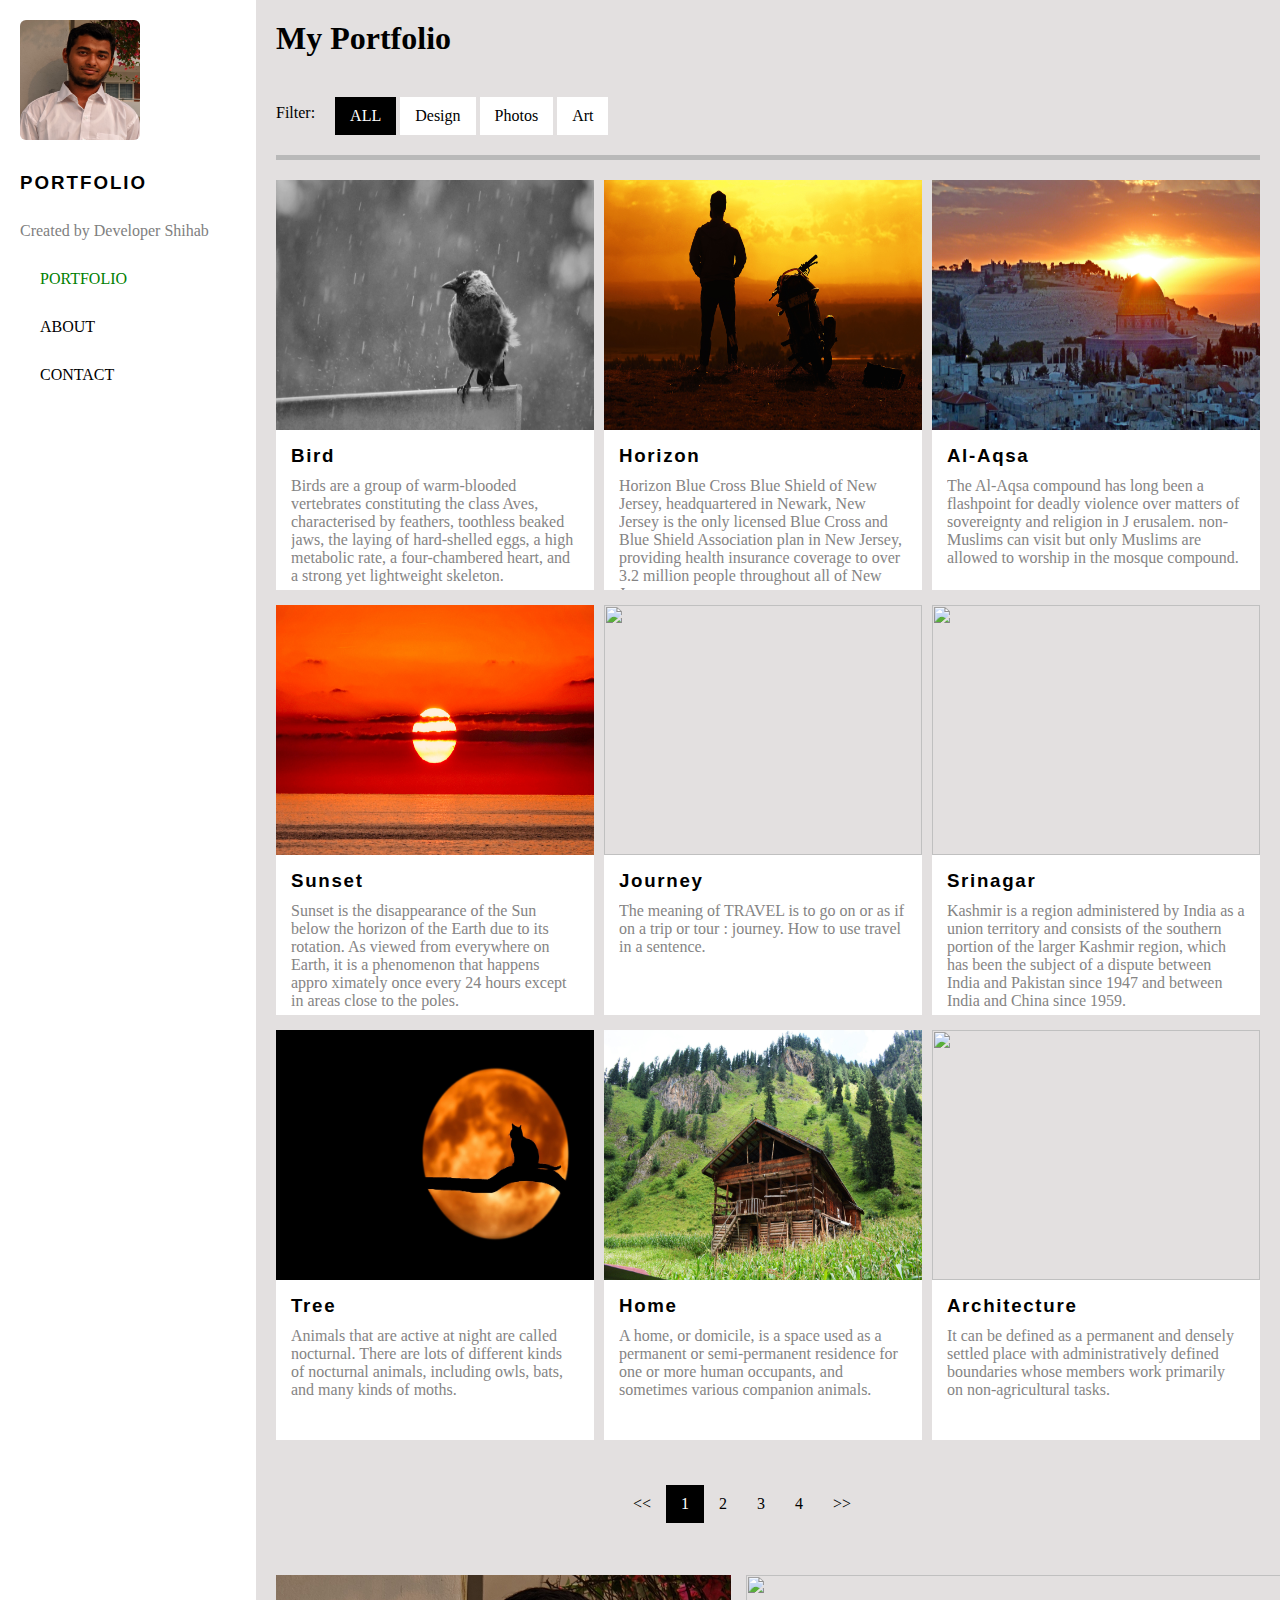
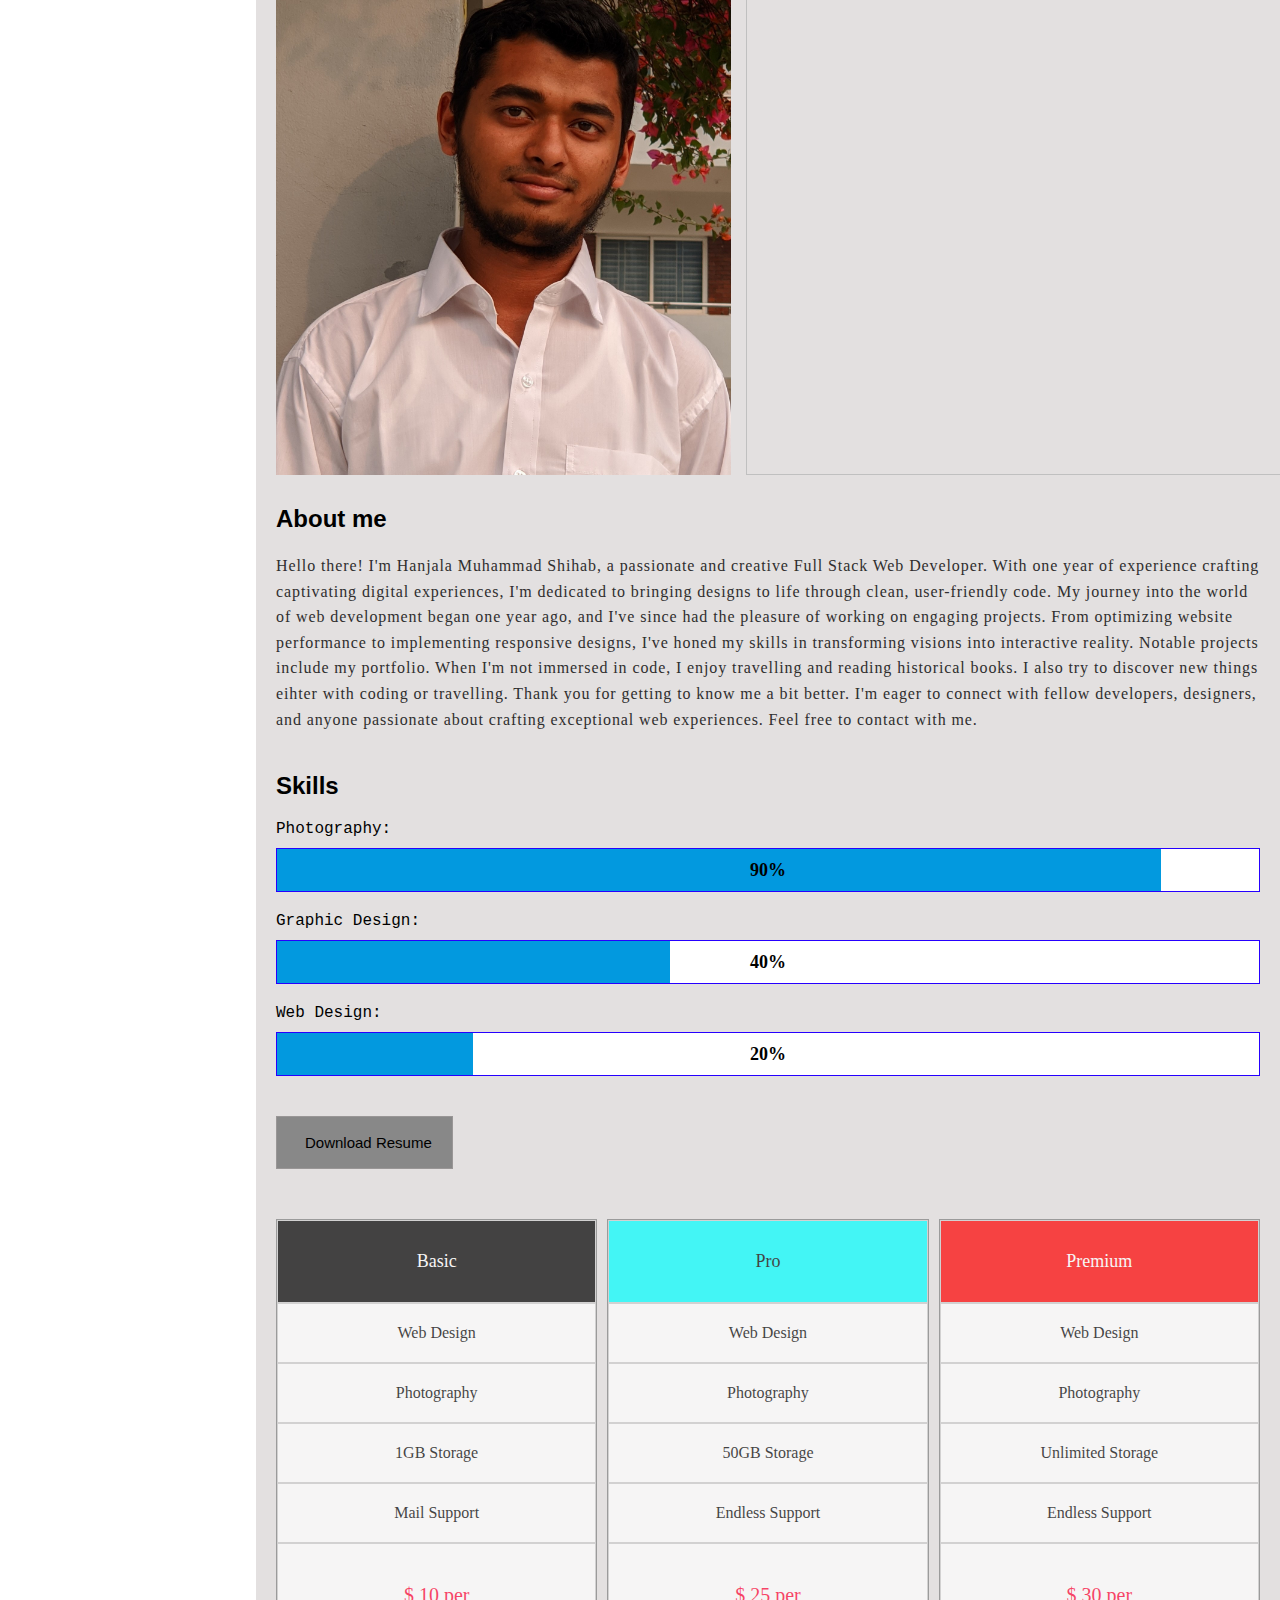
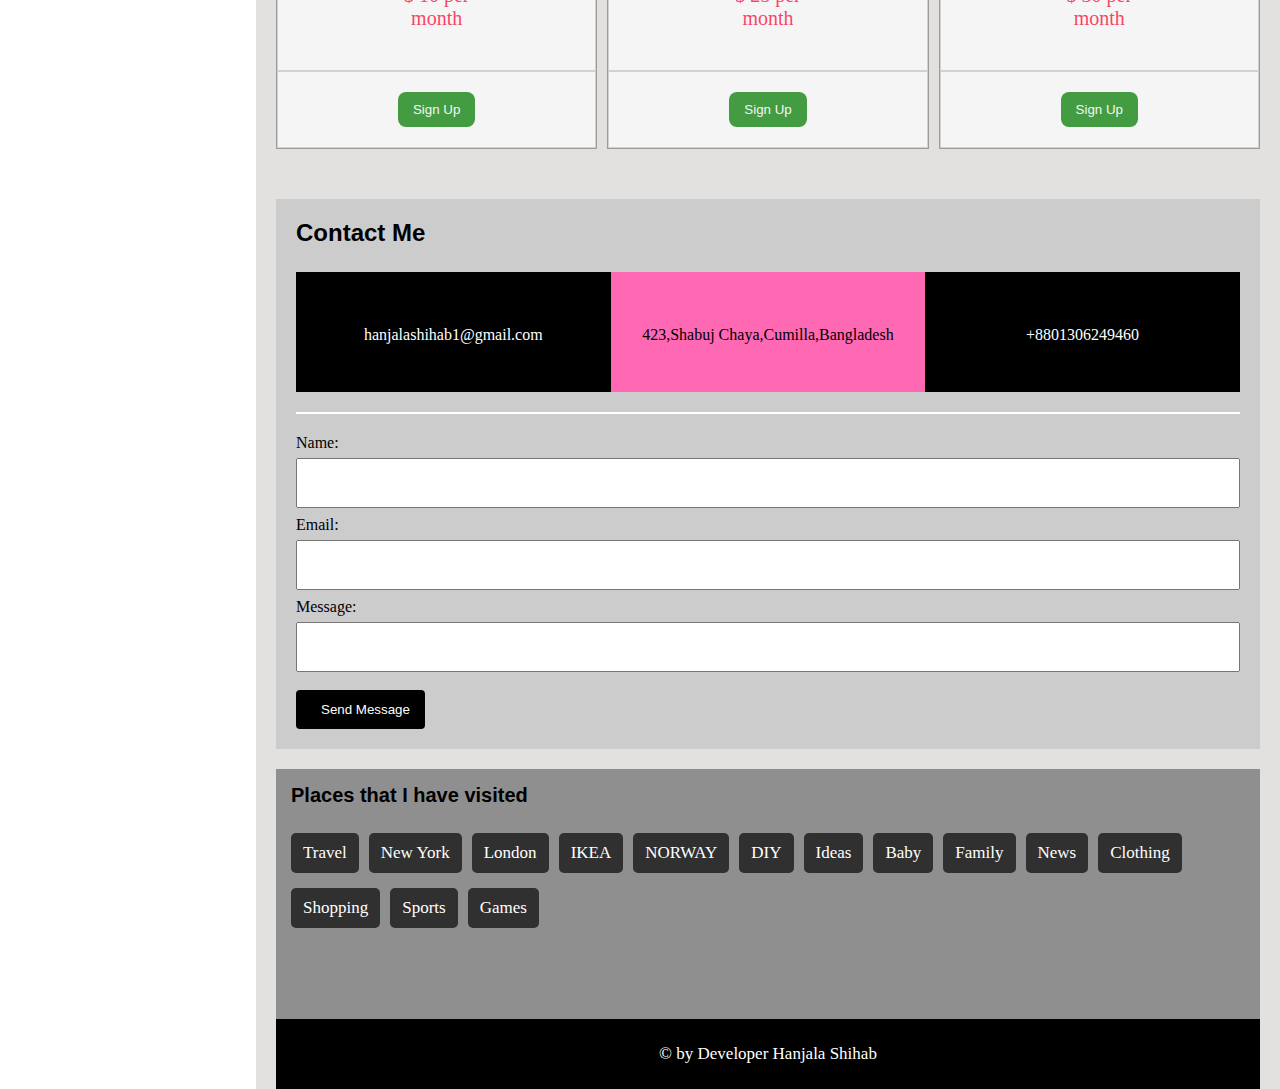
==== index.html @ 0a455801 "Nature Portfolio" ====
<!DOCTYPE html>
<html lang="en">
<head>
    <meta charset="UTF-8">
    <meta name="viewport" content="width=device-width, initial-scale=1.0">
    <script src="https://kit.fontawesome.com/5295537e26.js" crossorigin="anonymous"></script>
    <title>Nature Portfolio</title>
    <style>
        * {
            margin: 0;
            padding: 0;
            box-sizing: border-box;
        }

        .container {
            width: 100%;
            height: 100%;
            max-width: 1600px;
            overflow: hidden;
        }

        /* First division */

        .first {
            position: fixed;
            left: 0px;
            width: 20%;
            height: 100vh;
            background-color: rgb(255, 255, 255);
            line-height: 3em;
            z-index: 3;
            transition: all 0.6s ease;
        }

        .first img {
            border-radius: 6px;
            margin-left: 20px;
            margin-top: 20px;
        }

        .first h3 {
            letter-spacing: 2px;
            font-family: 'Franklin Gothic Medium', 'Arial Narrow', Arial, sans-serif;
            padding-left: 20px;
        }

        .first p {
            color: gray;
            padding-left: 20px;
        }

        .first .icons {
            display: block;
        }

        .first .icons i {
            padding-right: 20px;
            color: black;
        }

        .first .icons p {
            color: black;
            display: block;
            padding-left: 20px;
        }

        .first .active {
            color: green !important;
        }

        .first .icons :first-child:hover {
            background-color: rgb(198, 198, 198);
            color: black !important;
        }

        .first .icons p:hover {
            background-color: rgb(198, 198, 198);
        }

        .extra-icons {
            padding-left: 16px;
            padding-top: 10px;
        }

        .extra-icons i {
            margin: 0 3px;
            font-size: 20px;
            color: black;
        }

        .extra-icons i:hover {
            color: blue;
        }
        .second {
            margin-left: 20%;
            width: 80%;
            background-color: rgb(227, 224, 224);
            padding: 20px 20px 0px 20px;
        }

        .second h1 {
            font-family: 'Times New Roman', Times, serif;
            margin-bottom: 40px;
        }

        .second .bar {
            display: flex;
        }

        .second .active2 {
            margin-top: 7px;
            margin-right: 20px;
        }

        .second .one:hover {
            background-color: rgb(234, 234, 234) !important;
            color: black !important;
        }

        .second .bar ul {
            list-style-type: none;
        }

        .second .bar ul li {
            display: inline-block;
        }

        .second .bar ul li {
            padding: 10px 15px;
            background-color: white;
        }

        .second .bar .one {
            background-color: black;
            color: white;
        }

        .second .bar ul li:hover:not(.active2) {
            background-color: rgb(165, 163, 163);
            color: black;
        }

        .second .nothing {
            width: 100%;
            height: 5px;
            background-color: rgb(185, 185, 185);
            margin-top: 20px;
            margin-bottom: 20px;
        }

        .second .columns {
            display: flex;
            flex-wrap: wrap;
            margin-bottom: 30px;
            width: 100%;
        }

        .columns .col-one, .col-two {
            padding-right: 10px;
        }

        .columns .col-one, .col-two, .col-three {
            max-width: 33.33%;
            flex: 33.33%;
        }

        @media screen and (max-width: 750px) {
            .columns .col-one, .col-two {
                max-width: 50%;
                flex: 50%;
            }

            .columns .col-three {
                flex-direction: 100%;
                max-width: 80%;
                margin: 0 auto;
            }

            .columns .col-two {
                padding-right: 0px !important;
            }

            .columns .col-three {
            padding-right: 0px !important;
            }
        }

        @media screen and (max-width: 530px) {
            
            .columns .col-one, .col-two, .col-three {
                flex: 100%;
                max-width: 100%;
            }

            .columns .col-one {
            padding-right: 0px !important;
            }

            .columns .col-three {
                flex-direction: 100%;
                max-width: 100%;
            }
        }

        .second .columns .content {
            width: 100%;
            margin-bottom: 15px;
            overflow: hidden;
        }

        .content img {
            width: 100%;
            height: 250px;
            vertical-align: middle;
            opacity: 1;
        }

        .content img:hover {
            opacity: 0.7;
        }

        .extracontent {
            background-color: white;
            padding: 15px;
            height: 160px;
            text-overflow: ellipsis;
        }

        .extracontent h3 {
            font-weight: bold;
            font-family: 'Franklin Gothic Medium', 'Arial Narrow', Arial, sans-serif;
            letter-spacing: 1.7px;
            margin-bottom: 10px;
        }

        .extracontent p {
            color: rgb(133, 132, 132);
            font-size: 16px;
            white-space: wrap;
            overflow: hidden;
            text-overflow:ellipsis;
        }

        .bar2 {
            width: 100%;
            height: 60px;
            margin-bottom: 30px;
        }

        .minibar {
            width: 300px;
            margin: 0 auto;
        }

        .minibar a {
            float: left;
            padding: 10px 15px;
            text-decoration: none;
            color: black;
            font-size: 16px;
        }

        .minibar .active {
            color: white !important;
            background-color: black !important;
        }

        .minibar a:hover {
            background-color: black;
            color: white;
        }

        .second .image2 {
            display: flex;
            flex-direction: row;
            justify-content: space-between;
            margin-bottom: 30px;
        }
        .second .image2 img {
            width: 600px;
            height:500px;
        }

        @media screen and (max-width: 1000px) {
            .second .image2 {
                flex-direction: column;
            }
            .second .image2 img {
                display: block;
                margin: 0 auto;
                border-radius: 6px;
                margin: 10px;
            }
        }

        @media screen and (max-width: 650px) {
            .second .image2 img {
                width: 400px;
                height: 400px;
            }
        }

        .about {
            margin-bottom: 40px;
        }

        .about h2 {
            margin-bottom: 20px;
            font-family: Arial, Helvetica, sans-serif;
        }

        .about p {
            font-size: 16px;
            color: rgb(47, 46, 46);
            letter-spacing: .9px;
            line-height: 1.6em;
        }

        .skills {
            margin-bottom: 40px;
        }

        .skills .skill {
            margin-bottom: 20px;
        }

        .skills h2 {
            margin-bottom: 20px;
            font-family: Arial, Helvetica, sans-serif;
        }

        .skills .skill p {
            margin-bottom: 10px;
            font-family: 'Courier New', Courier, monospace;
            font-weight: 300;
        }

        .skills .one, .two , .three{
            width: 100%;
            height: 44px;
            text-align: center;
            border: 1px solid rgb(38, 0, 255);
            color: rgb(0, 0, 0);
            font-weight: bold;
            font-size: 18px;
            display: flex;
            justify-content: center;
            align-items: center;
        } 

        .skills .one {
            background-image: linear-gradient(to right,rgb(2, 153, 223) 90%, rgb(255, 255, 255) 10%);
        }

        .skills .two {
            background-image: linear-gradient(to right, rgb(2, 153, 223) 40%, white 40%);
        }
        .skills .three {
            background-image: linear-gradient(to right, rgb(2, 153, 223) 20%, white 20%);
        }

        .resume {
            margin-bottom: 50px;
        }

        .resume button {
            border: 1px solid rgb(153, 150, 150);
            background-color: rgb(136, 136, 136);
            color: rgb(0, 0, 0);
            padding: 17px 20px;
            cursor: pointer;
            font-size: 15px;
        }

        .resume button i {
            margin-right: 8px;
        }

        .resume button:hover {
            background-color: rgb(176, 175, 175);
            color: rgb(0, 0, 0);
        }

        .charge {
            display: flex;
            flex-direction: row;
            width: 100%;
            margin-bottom: 50px;
        }

        .charge .same {
            width: 33%;
            height: 100%;
            border: 1px solid rgb(126, 126, 126);
            display: flex;
            flex-direction: column;
            justify-content: center;
            align-items: center;
            opacity: 0.7;
        }

        .charge .same .child {
            background-color: white;
            border: 1px solid rgb(203, 203, 203);
            width: 100%;
            height: auto;
            text-align: center;
            padding: 20px;
        }

        .charge .same .active {
            background-color: rgb(0, 0, 0);
            color: white;
            padding: 30px 0px;
            font-size: 18px;
        }

        .charge .same .extra {
            width: 100px;
            color: rgb(255, 1, 52);
            padding: 20px 0px;
            font-size: 20px;
            text-align: center;
            margin: 0 auto;
        }

        .charge .same button {
            border: none;
            background-color: green;
            color: white;
            padding: 10px 15px;
            border-radius: 8px;
            cursor: pointer;
        }

        .charge .same:hover {
            opacity: 1;
        }

        .charge .same button:hover{
            background-color: rgb(10, 184, 10);
        }

        .contacts {
            margin-bottom: 20px;
            background-color: rgb(204, 204, 204);
            width: 100%;
            padding: 20px;
        }

        .contacts h2 {
            font-family: Verdana, Geneva, Tahoma, sans-serif;
            margin-bottom: 25px;
        }

        .info {
            display: flex;
            flex-direction: row;
            width: 100%;
        }
        .email, .location, .number {
            display: flex;
            flex-direction: column;
            justify-content: center;
            align-items: center;
            height: 120px;
            width: 33.33%;
        }

        .email {
            background-color: black;
            color: white;
            padding: 20px;
        }

        .email i {
            margin-bottom: 5px;
            font-size: 20px;
        }

        .location {
            background-color: hotpink;
            padding: 20px;
            color: rgb(0, 0, 0);
        }

        .location i {
            margin-bottom: 5px;
            font-size: 20px;
        }

        .number {
            background-color: black;
            color: white;
            padding: 20px;
        }

        .number i {
            margin-bottom: 5px;
            font-size: 20px;
        }

        .nothing2 {
            width: 100%;
            height: 2px;
            background-color: white;
            margin-bottom: 20px;
            margin-top: 20px;
        }

        .form form input {
            width: 100%;
            height: 50px;
            margin: 6px 0px 8px 0px;
            padding: 10px;
            font-size: 16px;
            outline: none;
        }

        .form form label {
            font-weight: 300;
        }

        .form form button {
            border: none;
            background-color: rgb(0, 0, 0);
            color: white;
            padding: 12px 15px;
            border-radius: 4px;
            cursor: pointer;
            margin-top: 10px;
        }

        .form form button i {
            margin-right: 10px;
        }

        .form form button:hover {
            background-color: rgb(10, 184, 10);
        }

        .credit {
            font-size: 17px;
            background-color: black;
            color: white;
            text-align: center;
            width: 100%;
            padding: 25px;
            z-index: 1;
        }

        .footer {
            width: 100%;
            height: 250px;
            background-color: rgb(143, 143, 143);
            padding: 15px;
            overflow: auto;
        }

        .footer h3 {
            color: black;
            font-family: 'Segoe UI', Tahoma, Geneva, Verdana, sans-serif;
            font-size:20px;
            margin-bottom: 16px;
        }

        .footerinfo  {
            display:flex;
            flex-wrap: nowrap;
            justify-content: space-between;
            overflow: auto;
        }

        .footer .footerinfo p span {
            font-size: 17px;
            background-color: rgb(49, 48, 48);
            padding: 10px 12px;
            border-radius: 5px;
            color: white;
            margin: 10px 6px 5px 0px;
            display: inline-block;
        }

        .openbtn {
            position: absolute;
            top: 15px;
            left: 21px;
            font-size: 33px;
            background-color: transparent;
            border: none;
            display: none;
        }

        .closebtn {
            position: absolute;
            top: 15px;
            right: 20px;
            font-size: 36px;
            background-color: transparent;
            border: none;
            display: none;
        }

        .second .laterimg {
            position: absolute;
            top: 12px;
            right: 20px;
            display: none;
        }

        @media screen and (max-width: 900px) {
            .first {
                left: -400px;
                width: 270px;
            }

            .second .laterimg {
                display: block;
            }

            /* toggle button */

            .first img {
                margin-top: 70px;
            }

            .second h1 {
                padding-top: 50px !important;
            }

            .openbtn {
                display: block;
            }

            .closebtn {
                display: block;
            }
            /* toggle button works ends */
            .second {
                width: 100%;
                margin-left: 0%;
            }
        }

        @media screen and (max-width: 650px) {
            .contacts .info {
                display: block;
            }

            .contacts .info .email, .location, .number {
                width: 100%;
                text-align: center;
            }
        }
    </style>
</head>
<body>
    <div class="container">
        <div class="first" id="first">
            <img src="images/Shihab.jpg" alt="logo" title="profile picture" width="120px" height="120px">
            <h3>PORTFOLIO</h3>
            <p>Created by Developer Shihab</p>
                <div class="icons">
                    <p class="active"><i class="fa-solid fa-border-all active"></i>PORTFOLIO</p>
                    <p><i class="fa-solid fa-user"></i>ABOUT</p>
                    <p><i class="fa-solid fa-envelope"></i>CONTACT</p>
                </div>

            <div class="extra-icons">
                <a href="#"><i class="fa-brands fa-facebook"></i></a>
                <a href="#"><i class="fa-brands fa-instagram"></i></a>
                <a href="#"><i class="fa-brands fa-x-twitter"></i></a>
                <a href="#"><i class="fa-brands fa-github"></i></a>
                <a href="#"><i class="fa-brands fa-pinterest-p"></i></a>
                <a href="#"><i class="fa-brands fa-linkedin"></i></a>
            </div>

        <button type="button" class="closebtn" onclick="closefirst()"><i class="fa-solid fa-xmark"></i></button>
        </div>
        <div class="second">
            <h1>My Portfolio</h1>
            <div class="bar">
                <p class="active2">Filter:</p>
                <ul>
                    <li class="one">
                        ALL
                    </li>
                    <li><p><i class="fa-regular fa-gem"></i>Design</p></li>
                    <li><p><i class="fa-regular fa-image"></i>Photos</p></li>
                    <li><p><i class="fa-solid fa-paintbrush"></i>Art</p></li>
                </ul>
            </div>

            <div class="nothing"></div>
            <div class="columns">
                <div class="col-one">
                    <div class="content">
                        <img src="images/jackdaw-8249384.jpg">
                        <div class="extracontent">
                            <h3>Bird</h3>
                            <P>Birds are a group of warm-blooded vertebrates constituting the class Aves, 
                                characterised by feathers, toothless beaked jaws,
                                 the laying of hard-shelled eggs, a high metabolic 
                                 rate, a four-chambered heart, and a strong yet lightweight skeleton.</P>
                        </div>
                    </div>
                    <div class="content">
                        <img src="images/sunset-8331285.jpg">
                        <div class="extracontent">
                            <h3>Sunset</h3>
                            <p>Sunset is the disappearance of the Sun below
                                 the horizon of the Earth due to its rotation. As viewed from everywhere on Earth, it is 
                                a phenomenon that happens appro
                                ximately once every 24 hours except in areas close to the poles.</p>
                        </div>
                    </div>
                    <div class="content">
                        <img src="images/tree-736877_1920.jpg">
                        <div class="extracontent">
                            <h3>Tree</h3>
                            <p>Animals that are active at night are called nocturnal. There are lots of
                                 different kinds of nocturnal animals, including 
                                 owls, bats, and many kinds of moths.</p>
                        </div>
                    </div>
                </div>
                <div class="col-two">
                    <div class="content">
                        <img src="images/sunset-6681770.jpg">
                        <div class="extracontent">
                            <h3>Horizon</h3>
                            <p>Horizon Blue Cross Blue Shield of New Jersey,
                                 headquartered in Newark, New Jersey is the only 
                                 licensed Blue Cross and Blue Shield Association plan in New Jersey, 
                                providing health insurance coverage 
                                to over 3.2 million people throughout
                                 all of New Jersey.</p>
                        </div>
                    </div>
                    <div class="content">
                        <img src="images/journey-1130732.jpg">
                        <div class="extracontent">
                            <h3>Journey</h3>
                            <p>The meaning of TRAVEL is to 
                                go on or as if on a trip or tour 
                                : journey. How to use travel in a sentence.</p>
                        </div>
                    </div>
                    <div class="content">
                        <img src="images/sweet-wooden-home-2669177.jpg">
                        <div class="extracontent">
                            <h3>Home</h3>
                            <p>A home, or domicile, is a space used as a permanent or semi-permanent residence for one or more human occupants, and sometimes various companion animals.
                            </p>
                        </div>
                    </div>
                </div>
                <div class="col-three">
                    <div class="content">
                        <img src="images/panoramic-3241421.jpg">
                        <div class="extracontent">
                            <h3>Al-Aqsa</h3>
                            <p>
                                The Al-Aqsa compound has long 
                                been a flashpoint for deadly violence 
                                over matters of sovereignty and religion in J
                                erusalem.
                                non-Muslims can visit but only Muslims are 
                                allowed to worship in the mosque compound.</p>
                        </div>
                    </div>
                    <div class="content">
                        <img src="images/srinagar-3609032.jpg">
                        <div class="extracontent">
                            <h3>Srinagar</h3>
                            <p>Kashmir is a region administered by India as a union territory and consists of the southern portion of the larger Kashmir region, which has been the subject of a dispute between India and Pakistan since 1947 and between India and China since 1959.</p>
                        </div>
                    </div>
                    <div class="content">
                        <img src="images/architecture-1868667.jpg">
                        <div class="extracontent">
                            <h3>Architecture</h3>
                            <p>It can be defined as a permanent and densely settled place with
                                 administratively defined boundaries
                                  whose members work primarily on 
                                  non-agricultural tasks.</p>
                        </div>
                    </div>
                </div>
            </div>

            <div class="bar2">
                <div class="minibar">
                    <a href="#">&lt;&lt;</a>
                    <a href="#" class="active">1</a>
                    <a href="#">2</a>
                    <a href="#">3</a>
                    <a href="#">4</a>
                    <a href="#">>></a>
                </div>
            </div>

            <div class="image2">
                <img src="images/Shihab.jpg">
                <img src="images/IMG_20230218_152653.jpg" style="margin-left: 15px;">
            </div>

            <div class="about">
                <h2>About me</h2>
                <p>Hello there! I'm Hanjala Muhammad Shihab,
                     a passionate and creative Full Stack Web
                      Developer. With one year of experience 
                      crafting captivating digital experiences, 
                      I'm dedicated to bringing designs to life 
                      through clean, user-friendly code. My journey 
                      into the world of web development began one year
                       ago, and I've since had the pleasure of working
                        on engaging projects. From optimizing website
                         performance to implementing responsive designs,
                          I've honed my skills in transforming visions
                           into interactive reality. Notable projects
                            include my portfolio. When I'm not immersed 
                            in code, I enjoy travelling and reading 
                            historical books. I also try to discover new 
                            things eihter with coding or travelling.
                            Thank you for getting to know me a bit better.
                             I'm eager to connect with fellow developers,
                     designers, and anyone passionate about
                      crafting exceptional web experiences. Feel free to contact with me.</p>
            </div>

            <div class="skills">
                <h2>Skills</h2>
                <div class="skill">
                    <p>Photography:</p>
                    <div class="one">90%</div>
                </div>
                <div class="skill">
                    <p>Graphic Design:</p>
                    <div class="two">40%</div>
                </div>
                <div class="skill">
                    <p>Web Design:</p>
                    <div class="three">20%</div>
                </div>
            </div>

            <div class="resume">
                <button type="button"><i class="fa-solid fa-download"></i>Download Resume</button>
            </div>

            <div class="charge">
                <div class="same firstly" style="margin-right: 10px;">
                    <div class="child active">Basic</div>
                    <div class="child">Web Design</div>
                    <div class="child">Photography</div>
                    <div class="child">1GB Storage</div>
                    <div class="child">Mail Support</div>
                    <div class="child">
                        <div class="extra">
                            $ 10 per month
                        </div>
                    </div>
                    <div class="child last">
                        <button type="button">Sign Up</button>
                    </div>
                </div>
                <div class="same secondly" style="margin-right: 10px;">
                    <div class="child active" style="background-color: aqua; color: black;">Pro</div>
                    <div class="child">Web Design</div>
                    <div class="child">Photography</div>
                    <div class="child">50GB Storage</div>
                    <div class="child">Endless Support</div>
                    <div class="child">
                        <div class="extra">
                            $ 25 per month
                        </div>
                    </div>
                    <div class="child">
                        <button type="button">Sign Up</button>
                    </div>
                </div>
                <div class="same thirdly">
                    <div class="child active" style="background-color: red;">Premium</div>
                    <div class="child">Web Design</div>
                    <div class="child">Photography</div>
                    <div class="child">Unlimited Storage</div>
                    <div class="child">Endless Support</div>
                    <div class="child">
                        <div class="extra">
                            $ 30 per month
                        </div>
                    </div>
                    <div class="child last">
                        <button type="button">Sign Up</button>
                    </div>
                </div>
            </div>

            <div class="contacts">
                <h2>Contact Me</h2>
                <div class="info">
                    <div class="email">
                        <i class="fa-regular fa-envelope"></i>
                        hanjalashihab1@gmail.com
                    </div>
                    <div class="location">
                        <i class="fa-solid fa-location-dot"></i>
                        423,Shabuj Chaya,Cumilla,Bangladesh
                    </div>
                    <div class="number">
                        <i class="fa-solid fa-phone"></i>
                        +8801306249460
                    </div>
                </div>
                <div class="nothing2"></div>

            <div class="form">
                <form action="" method="post">
                    <label for="name">Name:</label>
                    <input type="text" id="name">
                    <label for="email">Email:</label>
                    <input type="email" id="email">
                    <label for="message">Message:</label>
                    <input type="text" id="message">
                    <button type="submit"><i class="fa-brands fa-telegram"></i>Send Message</button>
                </form>
            </div>
            </div>
            <div class="footer">
                <h3>Places that I have visited</h3>
                <div class="footerinfo">
                    <p>
                        <span class="w3-tag w3-black w3-margin-bottom">Travel</span>
                        <span class="w3-tag w3-grey w3-small w3-margin-bottom">New York</span> 
                        <span class="w3-tag w3-grey w3-small w3-margin-bottom">London</span>
                        <span class="w3-tag w3-grey w3-small w3-margin-bottom">IKEA</span>
                        <span class="w3-tag w3-grey w3-small w3-margin-bottom">NORWAY</span> 
                        <span class="w3-tag w3-grey w3-small w3-margin-bottom">DIY</span>
                        <span class="w3-tag w3-grey w3-small w3-margin-bottom">Ideas</span> 
                        <span class="w3-tag w3-grey w3-small w3-margin-bottom">Baby</span> 
                        <span class="w3-tag w3-grey w3-small w3-margin-bottom">Family</span>
                        <span class="w3-tag w3-grey w3-small w3-margin-bottom">News</span> 
                        <span class="w3-tag w3-grey w3-small w3-margin-bottom">Clothing</span>
                        <span class="w3-tag w3-grey w3-small w3-margin-bottom">Shopping</span>
                        <span class="w3-tag w3-grey w3-small w3-margin-bottom">Sports</span>
                        <span class="w3-tag w3-grey w3-small w3-margin-bottom">Games</span>
                      </p>
                </div>
            </div>
            <div class="credit">
                <p>&copy; by Developer Hanjala Shihab</p>
            </div>
            <button type="button" class="openbtn" onclick="openfirst()"><i class="fa-solid fa-bars"></i></button>

            <div class="laterimg">
                <img src="images/Shihab.jpg" alt="profile picture" width="80px" height="80px" style="border-radius: 50%;">
            </div>
        </div>
    </div>
    
    <script>
        function openfirst() {
            document.getElementById("first").style.left = "0px";
        }

        function closefirst() {
            document.getElementById("first").style.left = "-400px";
        }
    </script>

</body>
</html>
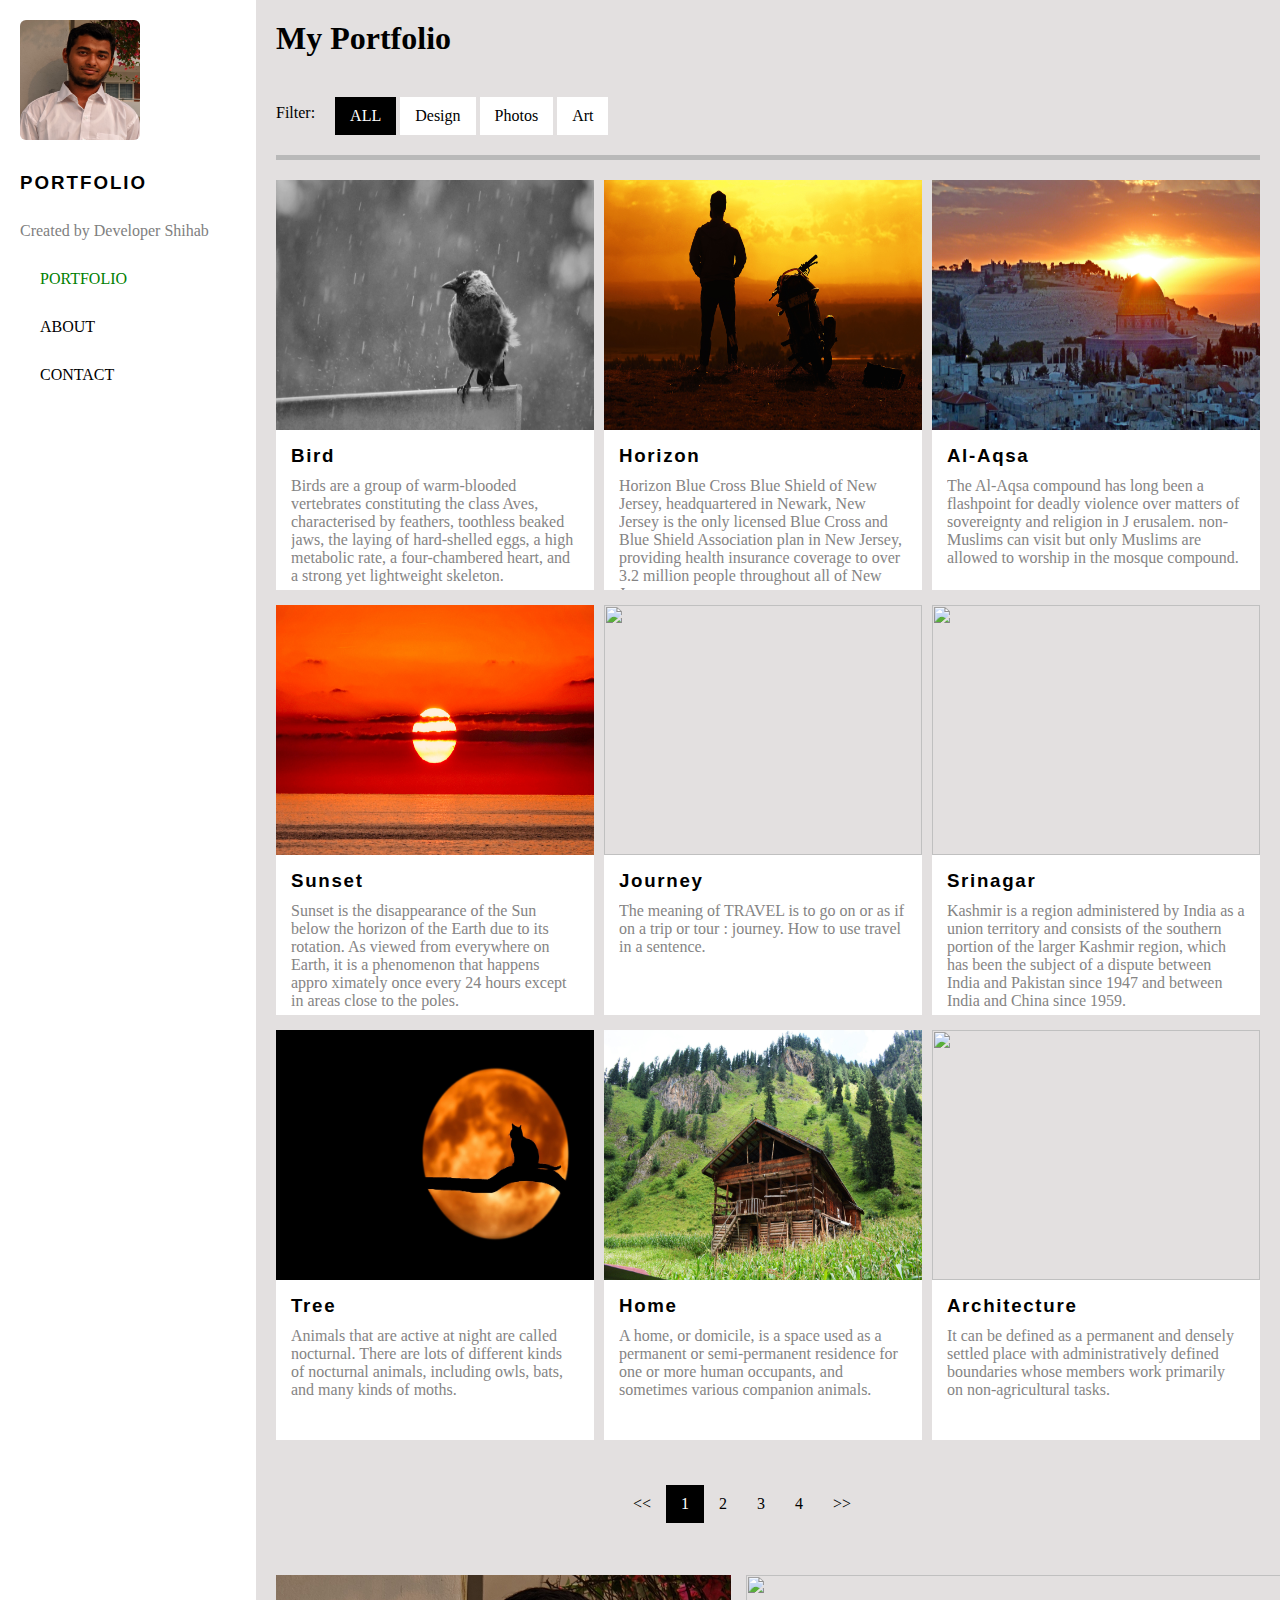
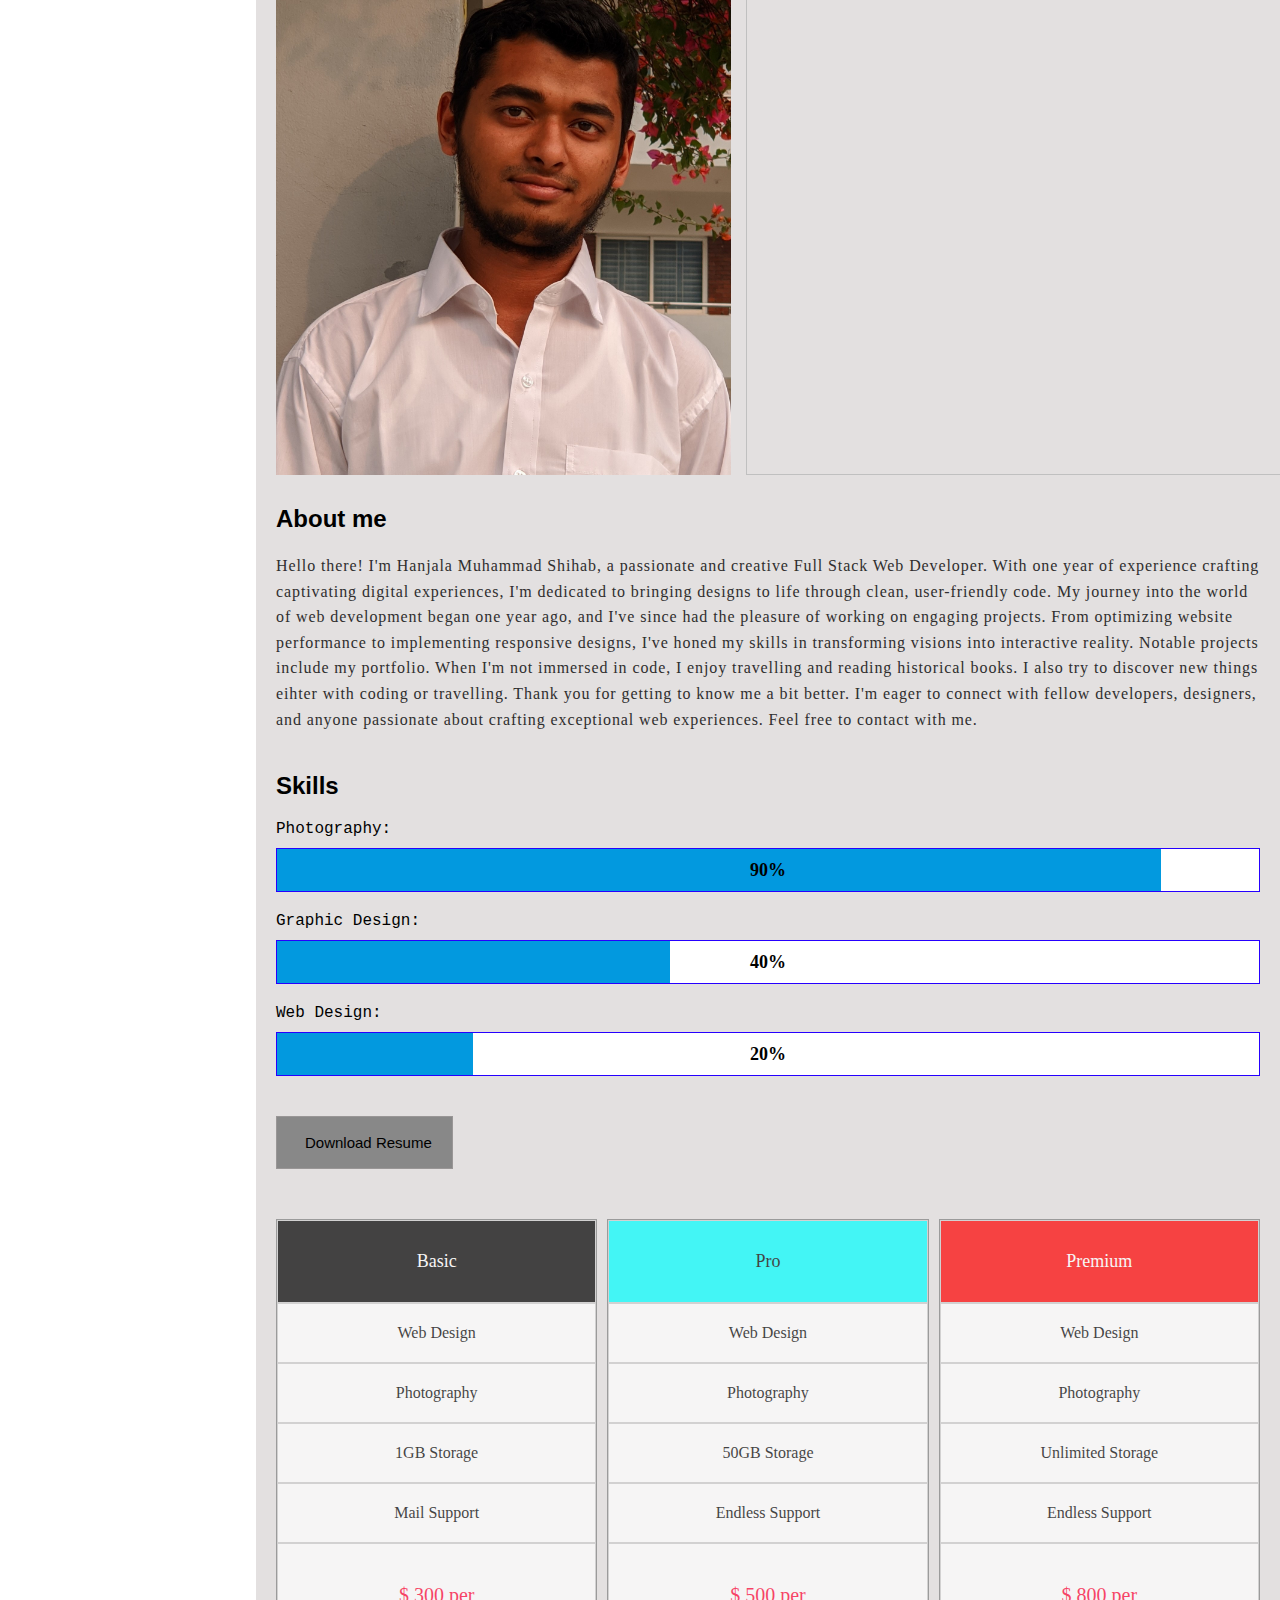
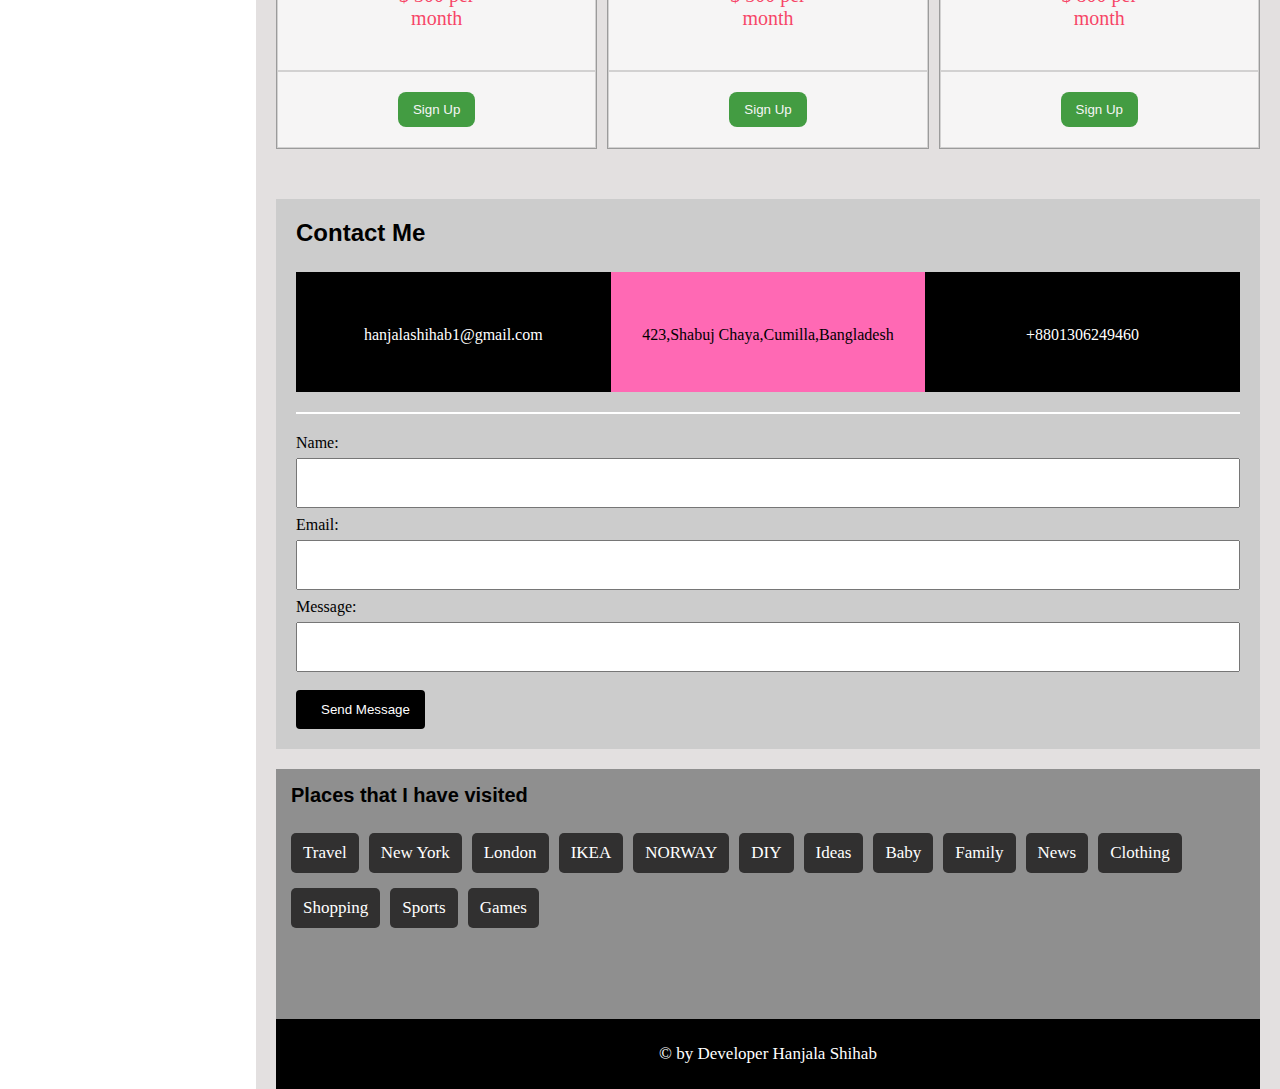
==== commit 6b25dd70: "page 3 added" ====
--- a/index.html
+++ b/index.html
@@ -3,6 +3,7 @@
 <head>
     <meta charset="UTF-8">
     <meta name="viewport" content="width=device-width, initial-scale=1.0">
+    <link rel="icon" type="icon/x-image" href="images/S-removebg-preview.png">
     <script src="https://kit.fontawesome.com/5295537e26.js" crossorigin="anonymous"></script>
     <title>Nature Portfolio</title>
     <style>
@@ -208,22 +209,30 @@
             overflow: hidden;
         }
 
+        .content .imagehover {
+            width: 100%;
+            overflow: hidden;
+        }
+
         .content img {
             width: 100%;
             height: 250px;
             vertical-align: middle;
             opacity: 1;
+            transition: 0.7s ease;
         }
 
         .content img:hover {
-            opacity: 0.7;
+            transform: scale(1.2);
+            -ms-transform: scale(1.2);
+            -webkit-transform: scale(1.2);
         }
 
         .extracontent {
             background-color: white;
             padding: 15px;
             height: 160px;
-            text-overflow: ellipsis;
+            overflow: auto;
         }
 
         .extracontent h3 {
@@ -695,7 +704,9 @@
             <div class="columns">
                 <div class="col-one">
                     <div class="content">
-                        <img src="images/jackdaw-8249384.jpg">
+                        <div class="imagehover">
+                            <img src="images/jackdaw-8249384.jpg">
+                        </div>
                         <div class="extracontent">
                             <h3>Bird</h3>
                             <P>Birds are a group of warm-blooded vertebrates constituting the class Aves, 
@@ -705,7 +716,10 @@
                         </div>
                     </div>
                     <div class="content">
-                        <img src="images/sunset-8331285.jpg">
+                        <div class="imagehover">
+                            <img src="images/sunset-8331285.jpg">
+                        </div>
+                        
                         <div class="extracontent">
                             <h3>Sunset</h3>
                             <p>Sunset is the disappearance of the Sun below
@@ -715,7 +729,9 @@
                         </div>
                     </div>
                     <div class="content">
-                        <img src="images/tree-736877_1920.jpg">
+                        <div class="imagehover">
+                            <img src="images/tree-736877_1920.jpg">
+                        </div>
                         <div class="extracontent">
                             <h3>Tree</h3>
                             <p>Animals that are active at night are called nocturnal. There are lots of
@@ -726,7 +742,9 @@
                 </div>
                 <div class="col-two">
                     <div class="content">
-                        <img src="images/sunset-6681770.jpg">
+                        <div class="imagehover">
+                            <img src="images/sunset-6681770.jpg">
+                        </div>
                         <div class="extracontent">
                             <h3>Horizon</h3>
                             <p>Horizon Blue Cross Blue Shield of New Jersey,
@@ -738,7 +756,9 @@
                         </div>
                     </div>
                     <div class="content">
-                        <img src="images/journey-1130732.jpg">
+                        <div class="imagehover">
+                            <img src="images/journey-1130732.jpg">
+                        </div>
                         <div class="extracontent">
                             <h3>Journey</h3>
                             <p>The meaning of TRAVEL is to 
@@ -747,7 +767,9 @@
                         </div>
                     </div>
                     <div class="content">
-                        <img src="images/sweet-wooden-home-2669177.jpg">
+                        <div class="imagehover">
+                            <img src="images/sweet-wooden-home-2669177.jpg">
+                        </div>
                         <div class="extracontent">
                             <h3>Home</h3>
                             <p>A home, or domicile, is a space used as a permanent or semi-permanent residence for one or more human occupants, and sometimes various companion animals.
@@ -757,7 +779,9 @@
                 </div>
                 <div class="col-three">
                     <div class="content">
-                        <img src="images/panoramic-3241421.jpg">
+                        <div class="imagehover">
+                            <img src="images/panoramic-3241421.jpg">
+                        </div>
                         <div class="extracontent">
                             <h3>Al-Aqsa</h3>
                             <p>
@@ -770,14 +794,18 @@
                         </div>
                     </div>
                     <div class="content">
-                        <img src="images/srinagar-3609032.jpg">
+                        <div class="imagehover">
+                            <img src="images/srinagar-3609032.jpg">
+                        </div>
                         <div class="extracontent">
                             <h3>Srinagar</h3>
                             <p>Kashmir is a region administered by India as a union territory and consists of the southern portion of the larger Kashmir region, which has been the subject of a dispute between India and Pakistan since 1947 and between India and China since 1959.</p>
                         </div>
                     </div>
                     <div class="content">
-                        <img src="images/architecture-1868667.jpg">
+                        <div class="imagehover">
+                            <img src="images/architecture-1868667.jpg">
+                        </div>
                         <div class="extracontent">
                             <h3>Architecture</h3>
                             <p>It can be defined as a permanent and densely settled place with
@@ -792,11 +820,11 @@
             <div class="bar2">
                 <div class="minibar">
                     <a href="#">&lt;&lt;</a>
-                    <a href="#" class="active">1</a>
-                    <a href="#">2</a>
-                    <a href="#">3</a>
-                    <a href="#">4</a>
-                    <a href="#">>></a>
+                    <a href="index.html" class="active" target="_self">1</a>
+                    <a href="page2.html" target="_self">2</a>
+                    <a href="page3.html" target="_self">3</a>
+                    <a href="#" target="_self">4</a>
+                    <a href="#" target="_self">>></a>
                 </div>
             </div>
 
@@ -858,7 +886,7 @@
                     <div class="child">Mail Support</div>
                     <div class="child">
                         <div class="extra">
-                            $ 10 per month
+                            $ 300 per month
                         </div>
                     </div>
                     <div class="child last">
@@ -873,7 +901,7 @@
                     <div class="child">Endless Support</div>
                     <div class="child">
                         <div class="extra">
-                            $ 25 per month
+                            $ 500 per month
                         </div>
                     </div>
                     <div class="child">
@@ -888,7 +916,7 @@
                     <div class="child">Endless Support</div>
                     <div class="child">
                         <div class="extra">
-                            $ 30 per month
+                            $ 800 per month
                         </div>
                     </div>
                     <div class="child last">
@@ -945,7 +973,7 @@
                         <span class="w3-tag w3-grey w3-small w3-margin-bottom">Shopping</span>
                         <span class="w3-tag w3-grey w3-small w3-margin-bottom">Sports</span>
                         <span class="w3-tag w3-grey w3-small w3-margin-bottom">Games</span>
-                      </p>
+                    </p>
                 </div>
             </div>
             <div class="credit">
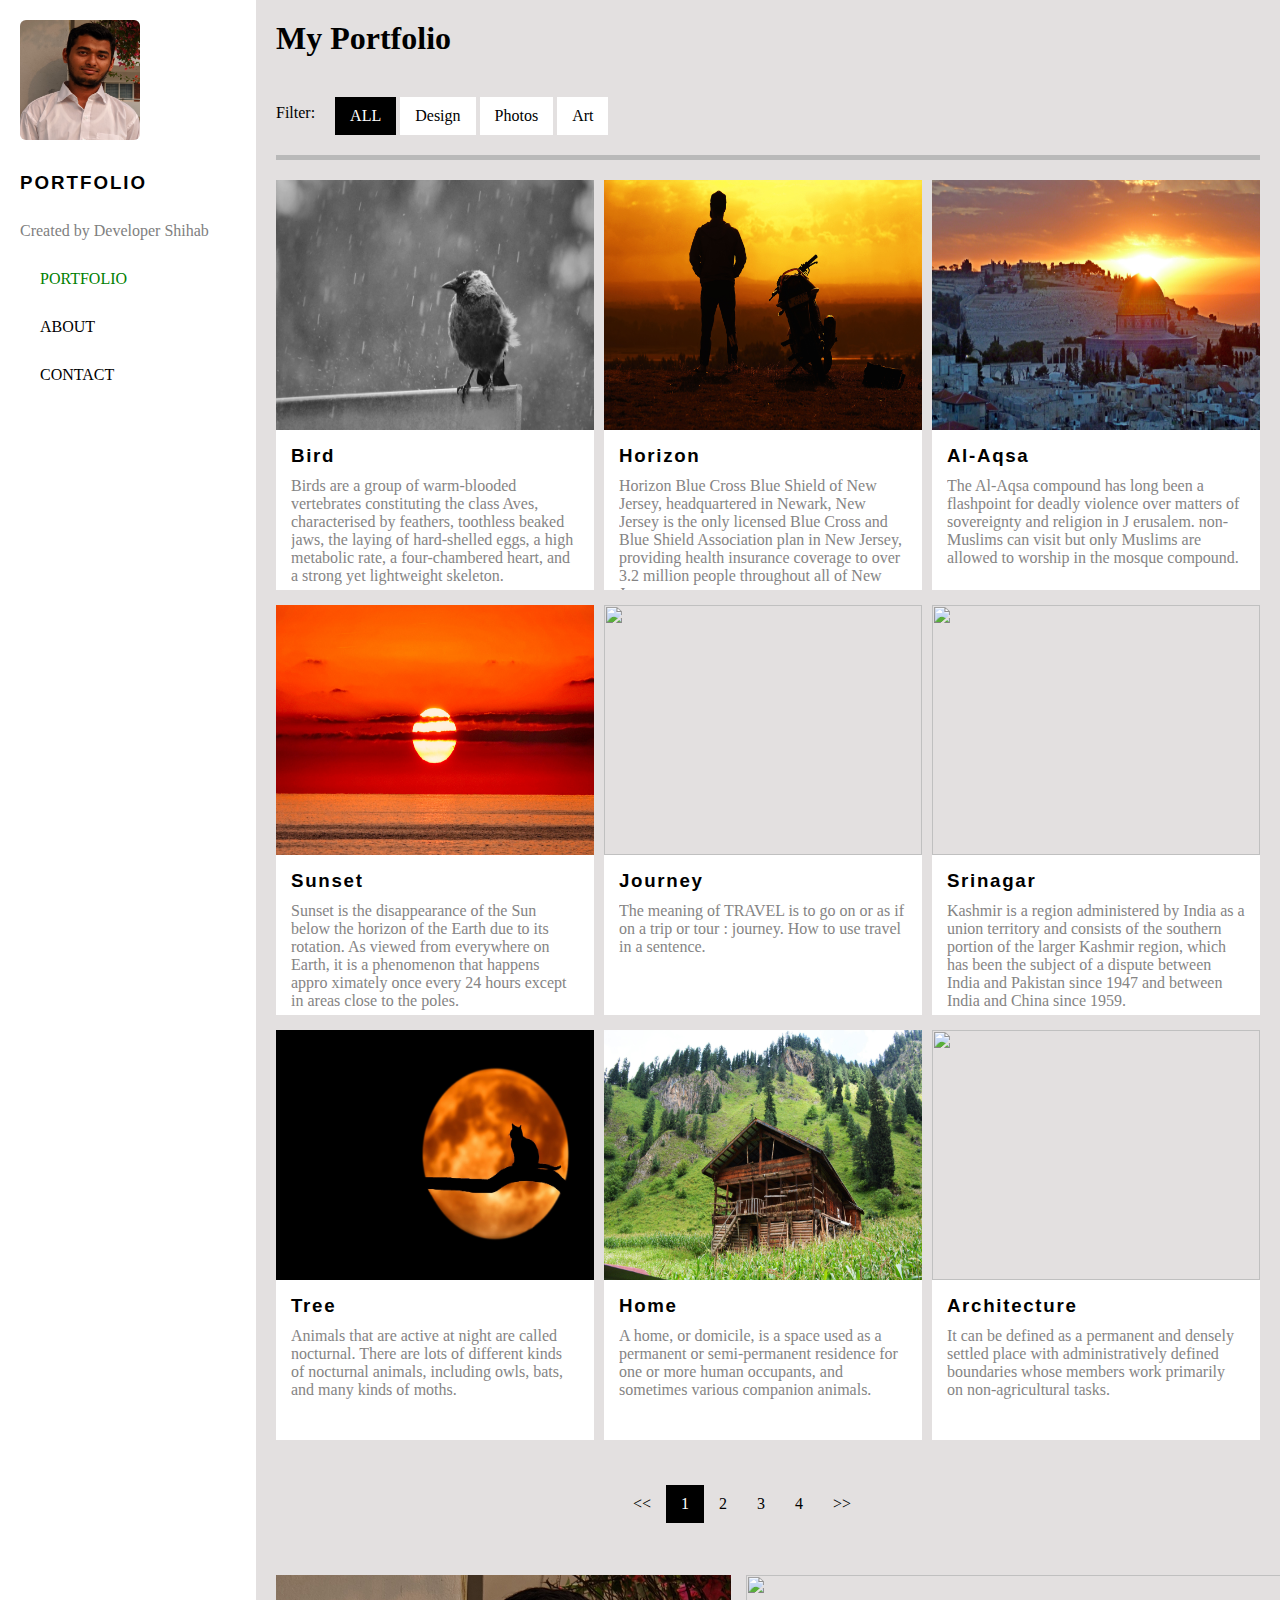
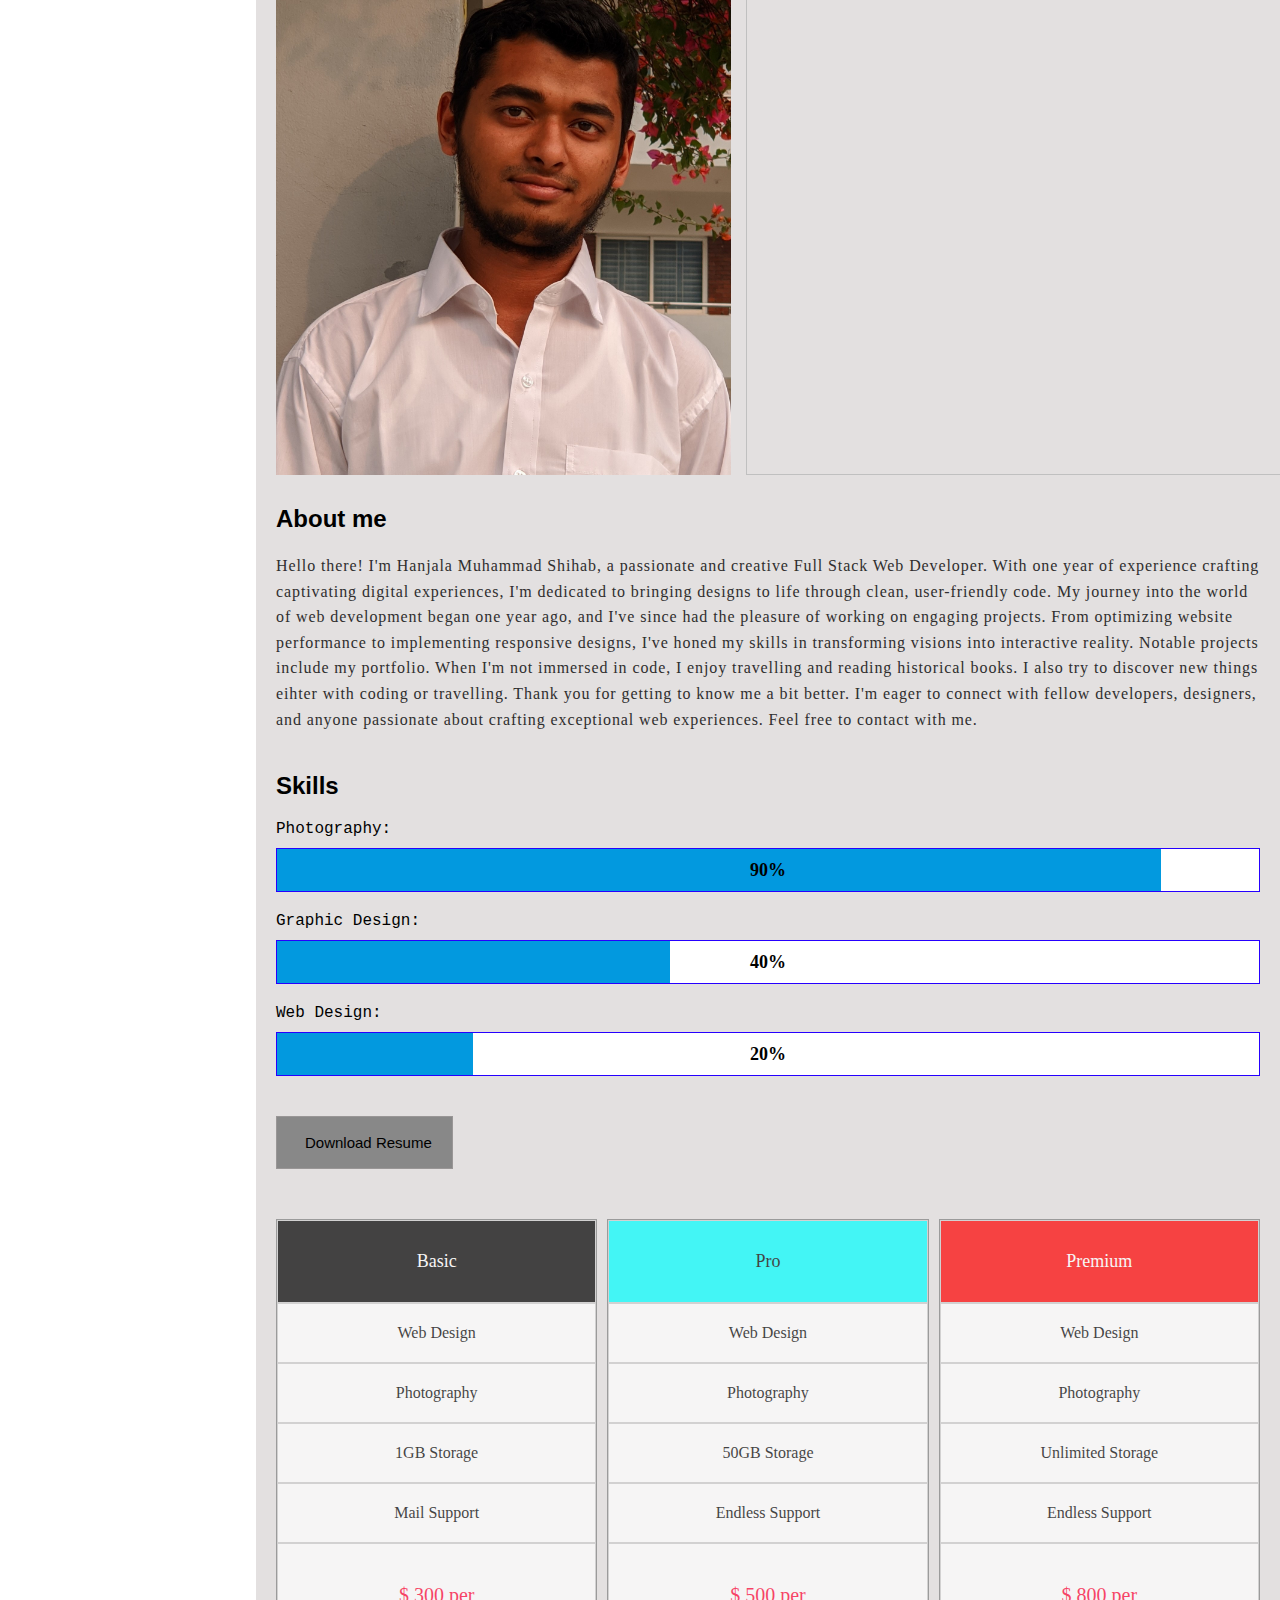
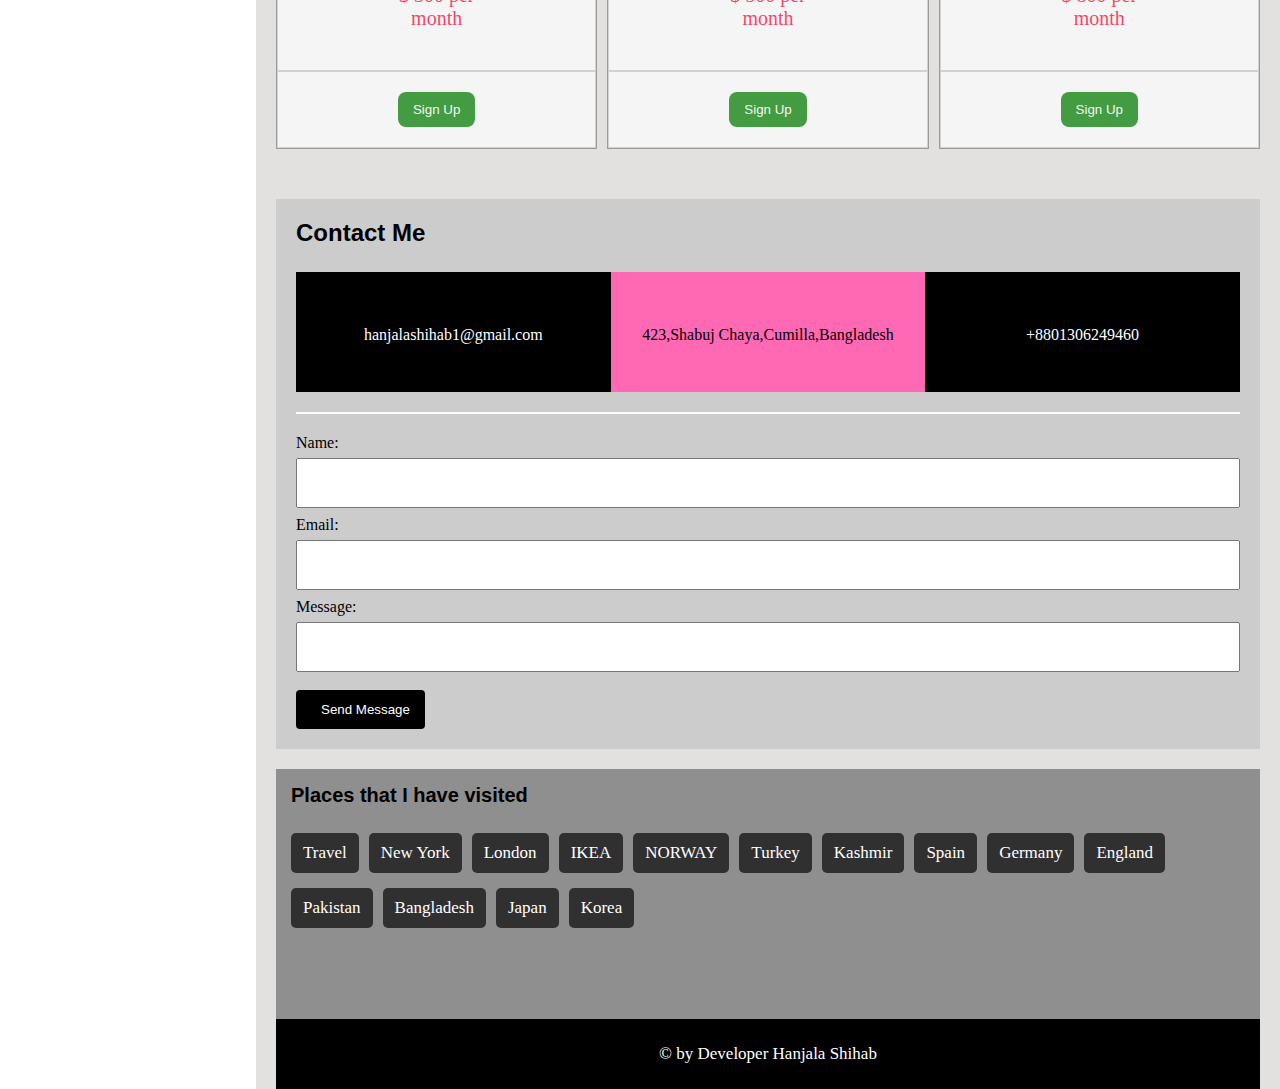
==== commit 3fb2829a: "places visited changed" ====
--- a/index.html
+++ b/index.html
@@ -448,6 +448,17 @@
 
         .charge .same button:hover{
             background-color: rgb(10, 184, 10);
+        }
+
+        @media screen and (max-width: 490px) {
+            .charge {
+                display: block;
+            }
+
+            .charge .same {
+                width: 100%;
+                margin-bottom: 15px;
+            }
         }
 
         .contacts {
@@ -964,15 +975,15 @@
                         <span class="w3-tag w3-grey w3-small w3-margin-bottom">London</span>
                         <span class="w3-tag w3-grey w3-small w3-margin-bottom">IKEA</span>
                         <span class="w3-tag w3-grey w3-small w3-margin-bottom">NORWAY</span> 
-                        <span class="w3-tag w3-grey w3-small w3-margin-bottom">DIY</span>
-                        <span class="w3-tag w3-grey w3-small w3-margin-bottom">Ideas</span> 
-                        <span class="w3-tag w3-grey w3-small w3-margin-bottom">Baby</span> 
-                        <span class="w3-tag w3-grey w3-small w3-margin-bottom">Family</span>
-                        <span class="w3-tag w3-grey w3-small w3-margin-bottom">News</span> 
-                        <span class="w3-tag w3-grey w3-small w3-margin-bottom">Clothing</span>
-                        <span class="w3-tag w3-grey w3-small w3-margin-bottom">Shopping</span>
-                        <span class="w3-tag w3-grey w3-small w3-margin-bottom">Sports</span>
-                        <span class="w3-tag w3-grey w3-small w3-margin-bottom">Games</span>
+                        <span class="w3-tag w3-grey w3-small w3-margin-bottom">Turkey</span>
+                        <span class="w3-tag w3-grey w3-small w3-margin-bottom">Kashmir</span> 
+                        <span class="w3-tag w3-grey w3-small w3-margin-bottom">Spain</span> 
+                        <span class="w3-tag w3-grey w3-small w3-margin-bottom">Germany</span>
+                        <span class="w3-tag w3-grey w3-small w3-margin-bottom">England</span> 
+                        <span class="w3-tag w3-grey w3-small w3-margin-bottom">Pakistan</span>
+                        <span class="w3-tag w3-grey w3-small w3-margin-bottom">Bangladesh</span>
+                        <span class="w3-tag w3-grey w3-small w3-margin-bottom">Japan</span>
+                        <span class="w3-tag w3-grey w3-small w3-margin-bottom">Korea</span>
                     </p>
                 </div>
             </div>
